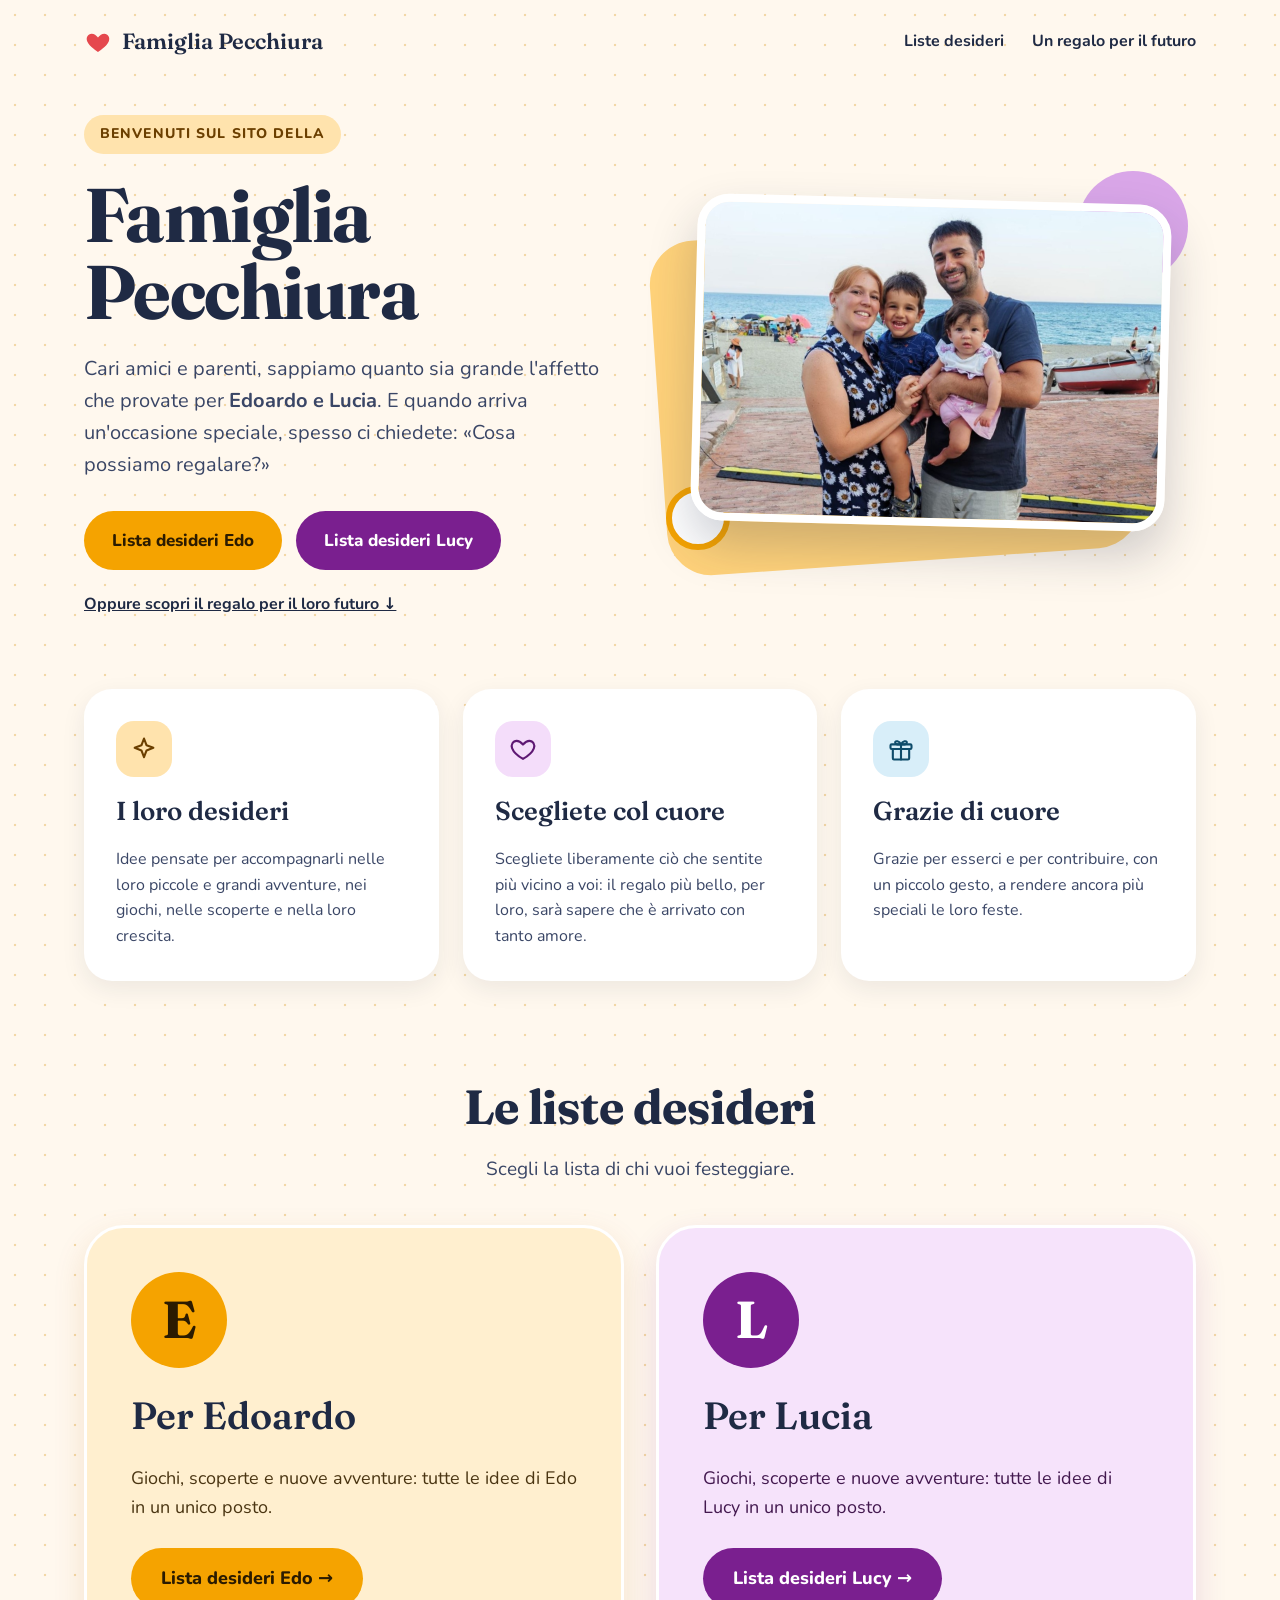
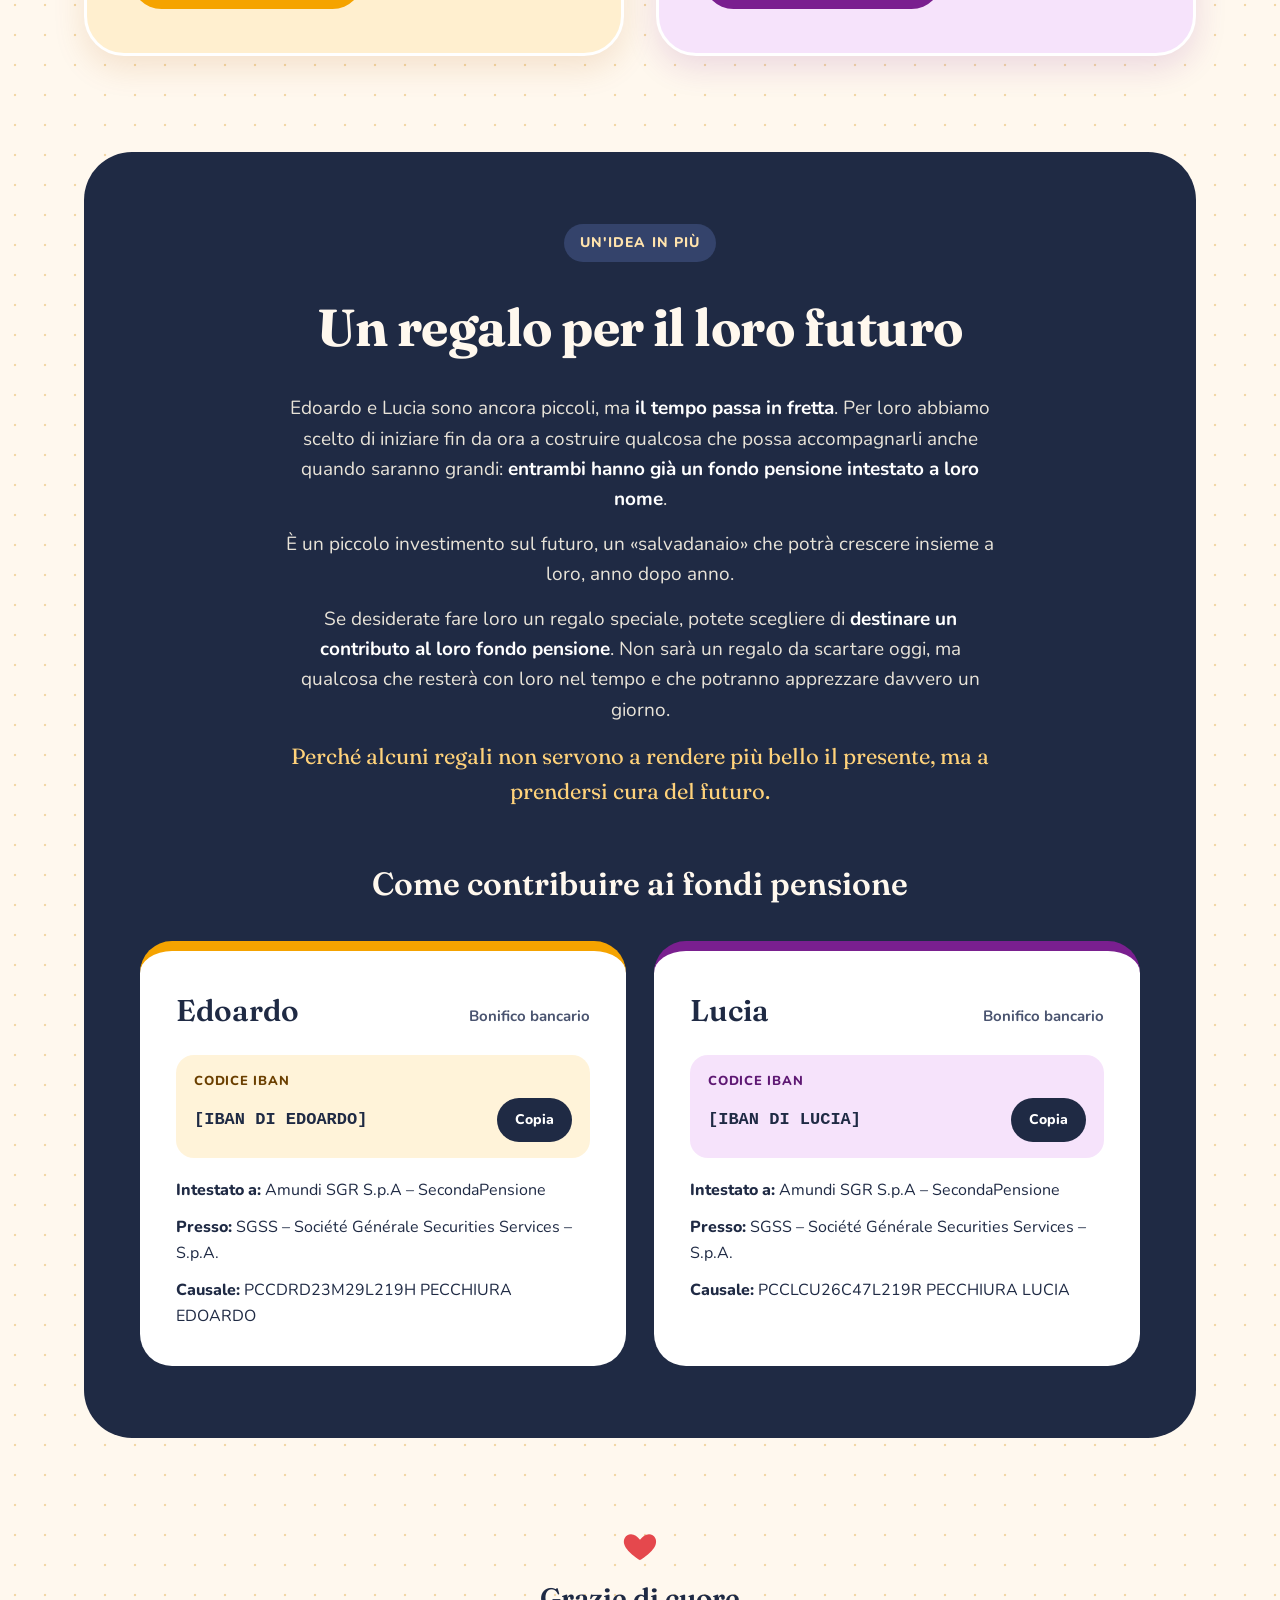
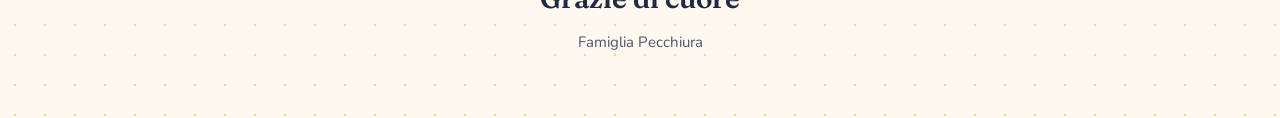
==== index.html @ 2b837fa0 "inizio pulizia" ====
<!doctype html>
<html lang="it">

<head>
  <meta charset="utf-8">
  <title>Famiglia Pecchiura – Home</title>
  <!-- <script src="./vendor/react.js"></script>
  <script src="./vendor/react-dom.js"></script>
  <script src="./support.js"></script> -->
  <link href="assets/css/style.css" rel="stylesheet">
</head>

<body>
  <x-dc>
    <helmet>
      <link rel="preconnect" href="https://fonts.googleapis.com">
      <link href="https://fonts.googleapis.com/css2?family=Fraunces:opsz,wght@9..144,500;9..144,600;9..144,700&amp;family=Nunito:wght@400;600;700;800&amp;display=swap" rel="stylesheet">
    </helmet>
    <div
      style="min-height: 2700px; background-color: #FFF8EE; background-image: radial-gradient(#F2D7A6 1.3px, transparent 1.6px); background-size: 30px 30px; font-family: 'Nunito', system-ui, sans-serif; color: #1F2A44; line-height: 1.6; overflow: hidden">

      <!-- Barra superiore -->
      <header style="max-width: 1160px; margin: 0 auto; padding: 24px 24px 0; box-sizing: border-box; display: flex; flex-wrap: wrap; align-items: center; justify-content: space-between; gap: 16px">
        <div style="display: flex; align-items: center; gap: 10px">
          <svg width="28" height="28" viewBox="0 0 24 24" aria-hidden="true">
            <path d="M12 20.5s-7.5-4.4-9.3-9.1C1.5 8.3 3.3 5 6.6 5c2.2 0 3.7 1.3 5.4 3.2C13.7 6.3 15.2 5 17.4 5c3.3 0 5.1 3.3 3.9 6.4-1.8 4.7-9.3 9.1-9.3 9.1z" fill="#E5484D"></path>
          </svg>
          <span style="font-family: 'Fraunces', Georgia, serif; font-weight: 600; font-size: 22px">Famiglia Pecchiura</span>
        </div>
        <nav style="display: flex; flex-wrap: wrap; gap: 28px; font-weight: 700; font-size: 16px">
          <a href="#liste" style="text-decoration: none">Liste desideri</a>
          <a href="#futuro" style="text-decoration: none">Un regalo per il futuro</a>
        </nav>
      </header>

      <!-- Hero -->
      <section style="max-width: 1160px; margin: 0 auto; padding: 56px 24px 72px; box-sizing: border-box; display: flex; flex-wrap: wrap; align-items: center; gap: 56px">
        <div style="flex: 1 1 440px; min-width: 0; display: flex; flex-direction: column; gap: 22px; align-items: flex-start">
          <span style="background: #FFE3AD; color: #6B3F00; font-weight: 800; font-size: 14px; letter-spacing: 0.08em; text-transform: uppercase; padding: 8px 16px; border-radius: 999px">Benvenuti sul sito della</span>
          <h1 style="margin: 0; font-family: 'Fraunces', Georgia, serif; font-weight: 700; font-size: 76px; line-height: 1.02; letter-spacing: -0.02em">Famiglia<br>Pecchiura</h1>
          <p style="margin: 0; font-size: 20px; max-width: 520px; color: #3A4666">Cari amici e parenti, sappiamo quanto sia grande l'affetto che provate per <strong>Edoardo e Lucia</strong>. E quando arriva un'occasione speciale, spesso ci chiedete:
            «Cosa possiamo regalare?»</p>
          <div style="display: flex; flex-wrap: wrap; gap: 14px; margin-top: 8px">
            <a href="https://www.amazon.it/hz/wishlist/ls/1K9VAUGXV0LPS?ref_=wl_share" target="_blank"
              style="background: #F5A300; color: #2B1B00; text-decoration: none; font-weight: 800; font-size: 17px; padding: 16px 28px; border-radius: 999px; min-height: 22px">Lista desideri Edo</a>
            <a href="https://www.amazon.it/hz/wishlist/ls/2EHET0DNZ7TQL?ref_=wl_share" target="_blank"
              style="background: #7A1F8F; color: #FFFFFF; text-decoration: none; font-weight: 800; font-size: 17px; padding: 16px 28px; border-radius: 999px; min-height: 22px">Lista desideri Lucy</a>
          </div>
          <a href="#futuro" style="font-weight: 700; font-size: 16px; color: #1F2A44">Oppure scopri il regalo per il loro futuro ↓</a>
        </div>

        <div style="flex: 1 1 460px; min-width: 0; position: relative; padding: 28px 28px 36px 36px; box-sizing: border-box">
          <div style="position: absolute; left: 0; top: 56px; right: 64px; bottom: 0; background: #FFD27A; border-radius: 44px; transform: rotate(-4deg)"></div>
          <div style="position: absolute; right: 8px; top: 0; width: 110px; height: 110px; background: #D9A6E8; border-radius: 999px"></div>
          <div style="position: absolute; left: 8px; bottom: 12px; width: 64px; height: 64px; background: #FFFFFF; border-radius: 999px; border: 6px solid #F5A300; box-sizing: border-box"></div>
          <img src="./assets/ad25692ab57b6e70c7fb5a49d28659f0.jpg" alt="Edoardo, Lucia e i loro genitori sulla spiaggia"
            style="position: relative; display: block; width: 100%; height: auto; aspect-ratio: 1200 / 828; object-fit: cover; border-radius: 32px; border: 8px solid #FFFFFF; box-sizing: border-box; box-shadow: 0 24px 48px rgba(31,42,68,0.22); transform: rotate(1.5deg)">
        </div>
      </section>

      <!-- Tre idee -->
      <section style="max-width: 1160px; margin: 0 auto; padding: 0 24px 88px; box-sizing: border-box; display: flex; flex-wrap: wrap; gap: 24px">
        <div style="flex: 1 1 300px; min-width: 0; background: #FFFFFF; border-radius: 28px; padding: 32px; box-sizing: border-box; box-shadow: 0 8px 24px rgba(31,42,68,0.08); display: flex; flex-direction: column; gap: 14px">
          <div style="width: 56px; height: 56px; border-radius: 18px; background: #FFE3AD; display: flex; align-items: center; justify-content: center">
            <svg width="28" height="28" viewBox="0 0 24 24" fill="none" stroke="#6B3F00" stroke-width="1.8" stroke-linecap="round" stroke-linejoin="round" aria-hidden="true">
              <path d="M12 3l2.2 5.8L20 11l-5.8 2.2L12 19l-2.2-5.8L4 11l5.8-2.2z"></path>
            </svg>
          </div>
          <h2 style="margin: 0; font-family: 'Fraunces', Georgia, serif; font-weight: 600; font-size: 26px">I loro desideri</h2>
          <p style="margin: 0; color: #3A4666">Idee pensate per accompagnarli nelle loro piccole e grandi avventure, nei giochi, nelle scoperte e nella loro crescita.</p>
        </div>
        <div style="flex: 1 1 300px; min-width: 0; background: #FFFFFF; border-radius: 28px; padding: 32px; box-sizing: border-box; box-shadow: 0 8px 24px rgba(31,42,68,0.08); display: flex; flex-direction: column; gap: 14px">
          <div style="width: 56px; height: 56px; border-radius: 18px; background: #F4DDFA; display: flex; align-items: center; justify-content: center">
            <svg width="28" height="28" viewBox="0 0 24 24" fill="none" stroke="#5E1873" stroke-width="1.8" stroke-linecap="round" stroke-linejoin="round" aria-hidden="true">
              <path d="M12 20.5s-7.5-4.4-9.3-9.1C1.5 8.3 3.3 5 6.6 5c2.2 0 3.7 1.3 5.4 3.2C13.7 6.3 15.2 5 17.4 5c3.3 0 5.1 3.3 3.9 6.4-1.8 4.7-9.3 9.1-9.3 9.1z"></path>
            </svg>
          </div>
          <h2 style="margin: 0; font-family: 'Fraunces', Georgia, serif; font-weight: 600; font-size: 26px">Scegliete col cuore</h2>
          <p style="margin: 0; color: #3A4666">Scegliete liberamente ciò che sentite più vicino a voi: il regalo più bello, per loro, sarà sapere che è arrivato con tanto amore.</p>
        </div>
        <div style="flex: 1 1 300px; min-width: 0; background: #FFFFFF; border-radius: 28px; padding: 32px; box-sizing: border-box; box-shadow: 0 8px 24px rgba(31,42,68,0.08); display: flex; flex-direction: column; gap: 14px">
          <div style="width: 56px; height: 56px; border-radius: 18px; background: #D8EEF9; display: flex; align-items: center; justify-content: center">
            <svg width="28" height="28" viewBox="0 0 24 24" fill="none" stroke="#0F4C6B" stroke-width="1.8" stroke-linecap="round" stroke-linejoin="round" aria-hidden="true">
              <rect x="3" y="8" width="18" height="4" rx="1"></rect>
              <rect x="5" y="12" width="14" height="9" rx="1"></rect>
              <path d="M12 8v13"></path>
              <path d="M12 8c-1.5-3-5-3.5-5-1.5S10 8 12 8zm0 0c1.5-3 5-3.5 5-1.5S14 8 12 8z"></path>
            </svg>
          </div>
          <h2 style="margin: 0; font-family: 'Fraunces', Georgia, serif; font-weight: 600; font-size: 26px">Grazie di cuore</h2>
          <p style="margin: 0; color: #3A4666">Grazie per esserci e per contribuire, con un piccolo gesto, a rendere ancora più speciali le loro feste.</p>
        </div>
      </section>

      <!-- Liste desideri -->
      <section id="liste" style="max-width: 1160px; margin: 0 auto; padding: 0 24px 96px; box-sizing: border-box">
        <div style="text-align: center; margin-bottom: 40px">
          <h2 style="margin: 0 0 8px; font-family: 'Fraunces', Georgia, serif; font-weight: 700; font-size: 48px; letter-spacing: -0.01em">Le liste desideri</h2>
          <p style="margin: 0; font-size: 19px; color: #3A4666">Scegli la lista di chi vuoi festeggiare.</p>
        </div>
        <div style="display: flex; flex-wrap: wrap; gap: 32px">

          <div
            style="flex: 1 1 440px; min-width: 0; background: #FFEFCF; border-radius: 40px; padding: 44px; box-sizing: border-box; display: flex; flex-direction: column; align-items: flex-start; gap: 18px; border: 3px solid #FFFFFF; box-shadow: 0 12px 32px rgba(180,95,0,0.14)">
            <div style="width: 96px; height: 96px; border-radius: 999px; background: #F5A300; color: #2B1B00; display: flex; align-items: center; justify-content: center; font-family: 'Fraunces', Georgia, serif; font-weight: 700; font-size: 52px">E
            </div>
            <h3 style="margin: 0; font-family: 'Fraunces', Georgia, serif; font-weight: 600; font-size: 38px">Per Edoardo</h3>
            <p style="margin: 0; font-size: 18px; color: #4A3512">Giochi, scoperte e nuove avventure: tutte le idee di Edo in un unico posto.</p>
            <a href="https://www.amazon.it/hz/wishlist/ls/1K9VAUGXV0LPS?ref_=wl_share" target="_blank"
              style="margin-top: 8px; background: #F5A300; color: #2B1B00; text-decoration: none; font-weight: 800; font-size: 18px; padding: 16px 30px; border-radius: 999px">Lista desideri Edo →</a>
          </div>

          <div
            style="flex: 1 1 440px; min-width: 0; background: #F6E3FB; border-radius: 40px; padding: 44px; box-sizing: border-box; display: flex; flex-direction: column; align-items: flex-start; gap: 18px; border: 3px solid #FFFFFF; box-shadow: 0 12px 32px rgba(122,31,143,0.14)">
            <div style="width: 96px; height: 96px; border-radius: 999px; background: #7A1F8F; color: #FFFFFF; display: flex; align-items: center; justify-content: center; font-family: 'Fraunces', Georgia, serif; font-weight: 700; font-size: 52px">L
            </div>
            <h3 style="margin: 0; font-family: 'Fraunces', Georgia, serif; font-weight: 600; font-size: 38px">Per Lucia</h3>
            <p style="margin: 0; font-size: 18px; color: #43194F">Giochi, scoperte e nuove avventure: tutte le idee di Lucy in un unico posto.</p>
            <a href="https://www.amazon.it/hz/wishlist/ls/2EHET0DNZ7TQL?ref_=wl_share" target="_blank"
              style="margin-top: 8px; background: #7A1F8F; color: #FFFFFF; text-decoration: none; font-weight: 800; font-size: 18px; padding: 16px 30px; border-radius: 999px">Lista desideri Lucy →</a>
          </div>

        </div>
      </section>

      <!-- Regalo per il futuro -->
      <section id="futuro" style="max-width: 1160px; margin: 0 auto 88px; padding: 0 24px; box-sizing: border-box">
        <div style="background: #1F2A44; color: #FFF8EE; border-radius: 48px; padding: 72px 56px; box-sizing: border-box; display: flex; flex-direction: column; align-items: center; gap: 24px">
          <span style="background: #34436B; color: #FFE3AD; font-weight: 800; font-size: 14px; letter-spacing: 0.08em; text-transform: uppercase; padding: 8px 16px; border-radius: 999px">Un'idea in più</span>
          <h2 style="margin: 0; font-family: 'Fraunces', Georgia, serif; font-weight: 700; font-size: 52px; letter-spacing: -0.01em; text-align: center">Un regalo per il loro futuro</h2>
          <div style="max-width: 720px; display: flex; flex-direction: column; gap: 14px; text-align: center; font-size: 19px; color: #E8E3D8">
            <p style="margin: 0">Edoardo e Lucia sono ancora piccoli, ma <strong style="color: #FFFFFF">il tempo passa in fretta</strong>. Per loro abbiamo scelto di iniziare fin da ora a costruire qualcosa che possa accompagnarli anche quando
              saranno grandi: <strong style="color: #FFFFFF">entrambi hanno già un fondo pensione intestato a loro nome</strong>.</p>
            <p style="margin: 0">È un piccolo investimento sul futuro, un «salvadanaio» che potrà crescere insieme a loro, anno dopo anno.</p>
            <p style="margin: 0">Se desiderate fare loro un regalo speciale, potete scegliere di <strong style="color: #FFFFFF">destinare un contributo al loro fondo pensione</strong>. Non sarà un regalo da scartare oggi, ma qualcosa che resterà con
              loro nel tempo e che potranno apprezzare davvero un giorno.</p>
            <p style="margin: 0; font-family: 'Fraunces', Georgia, serif; font-size: 22px; color: #FFD27A">Perché alcuni regali non servono a rendere più bello il presente, ma a prendersi cura del futuro.</p>
          </div>

          <h3 style="margin: 24px 0 0; font-family: 'Fraunces', Georgia, serif; font-weight: 600; font-size: 32px; text-align: center">Come contribuire ai fondi pensione</h3>

          <div style="width: 100%; display: flex; flex-wrap: wrap; gap: 28px; margin-top: 8px">

            <!-- Edoardo -->
            <div style="flex: 1 1 420px; min-width: 0; background: #FFFFFF; color: #1F2A44; border-radius: 32px; padding: 36px; box-sizing: border-box; display: flex; flex-direction: column; gap: 20px; border-top: 10px solid #F5A300">
              <div style="display: flex; flex-wrap: wrap; align-items: baseline; justify-content: space-between; gap: 8px">
                <h4 style="margin: 0; font-family: 'Fraunces', Georgia, serif; font-weight: 600; font-size: 30px">Edoardo</h4>
                <span style="font-weight: 700; font-size: 15px; color: #4A5470">Bonifico bancario</span>
              </div>
              <div style="display: flex; flex-direction: column; gap: 6px; background: #FFF3D9; border-radius: 18px; padding: 16px 18px">
                <span style="font-weight: 800; font-size: 13px; letter-spacing: 0.06em; text-transform: uppercase; color: #6B3F00">Codice IBAN</span>
                <div style="display: flex; flex-wrap: wrap; align-items: center; justify-content: space-between; gap: 12px">
                  <span style="font-family: ui-monospace, 'SF Mono', Menlo, Consolas, monospace; font-weight: 700; font-size: 17px; word-break: break-all">[IBAN DI EDOARDO]</span>
                  <button type="button" style="background: #1F2A44; color: #FFFFFF; border: 0; border-radius: 999px; padding: 10px 18px; min-height: 44px; font-family: inherit; font-weight: 800; font-size: 14px; cursor: pointer">Copia</button>
                </div>
              </div>
              <div style="display: flex; flex-direction: column; gap: 12px; font-size: 16px">
                <div><span style="font-weight: 800">Intestato a:</span> Amundi SGR S.p.A – SecondaPensione</div>
                <div><span style="font-weight: 800">Presso:</span> SGSS – Société Générale Securities Services – S.p.A.</div>
                <div><span style="font-weight: 800">Causale:</span> PCCDRD23M29L219H PECCHIURA EDOARDO</div>
              </div>
            </div>

            <!-- Lucia -->
            <div style="flex: 1 1 420px; min-width: 0; background: #FFFFFF; color: #1F2A44; border-radius: 32px; padding: 36px; box-sizing: border-box; display: flex; flex-direction: column; gap: 20px; border-top: 10px solid #7A1F8F">
              <div style="display: flex; flex-wrap: wrap; align-items: baseline; justify-content: space-between; gap: 8px">
                <h4 style="margin: 0; font-family: 'Fraunces', Georgia, serif; font-weight: 600; font-size: 30px">Lucia</h4>
                <span style="font-weight: 700; font-size: 15px; color: #4A5470">Bonifico bancario</span>
              </div>
              <div style="display: flex; flex-direction: column; gap: 6px; background: #F6E3FB; border-radius: 18px; padding: 16px 18px">
                <span style="font-weight: 800; font-size: 13px; letter-spacing: 0.06em; text-transform: uppercase; color: #5E1873">Codice IBAN</span>
                <div style="display: flex; flex-wrap: wrap; align-items: center; justify-content: space-between; gap: 12px">
                  <span style="font-family: ui-monospace, 'SF Mono', Menlo, Consolas, monospace; font-weight: 700; font-size: 17px; word-break: break-all">[IBAN DI LUCIA]</span>
                  <button type="button" style="background: #1F2A44; color: #FFFFFF; border: 0; border-radius: 999px; padding: 10px 18px; min-height: 44px; font-family: inherit; font-weight: 800; font-size: 14px; cursor: pointer">Copia</button>
                </div>
              </div>
              <div style="display: flex; flex-direction: column; gap: 12px; font-size: 16px">
                <div><span style="font-weight: 800">Intestato a:</span> Amundi SGR S.p.A – SecondaPensione</div>
                <div><span style="font-weight: 800">Presso:</span> SGSS – Société Générale Securities Services – S.p.A.</div>
                <div><span style="font-weight: 800">Causale:</span> PCCLCU26C47L219R PECCHIURA LUCIA</div>
              </div>
            </div>

          </div>
        </div>
      </section>

      <!-- Footer -->
      <footer style="max-width: 1160px; margin: 0 auto; padding: 0 24px 64px; box-sizing: border-box; display: flex; flex-direction: column; align-items: center; gap: 10px; text-align: center">
        <svg width="40" height="40" viewBox="0 0 24 24" aria-hidden="true">
          <path d="M12 20.5s-7.5-4.4-9.3-9.1C1.5 8.3 3.3 5 6.6 5c2.2 0 3.7 1.3 5.4 3.2C13.7 6.3 15.2 5 17.4 5c3.3 0 5.1 3.3 3.9 6.4-1.8 4.7-9.3 9.1-9.3 9.1z" fill="#E5484D"></path>
        </svg>
        <p style="margin: 0; font-family: 'Fraunces', Georgia, serif; font-weight: 600; font-size: 28px">Grazie di cuore</p>
        <p style="margin: 0; font-size: 15px; color: #4A5470">Famiglia Pecchiura</p>
      </footer>

    </div>
  </x-dc>
</body>

</html>
---- assets/css/style.css ----
html {
  scroll-behavior: smooth;
}

body {
  margin: 0
}

a {
  color: #1F2A44
}

a:hover {
  color: #B45F00
}
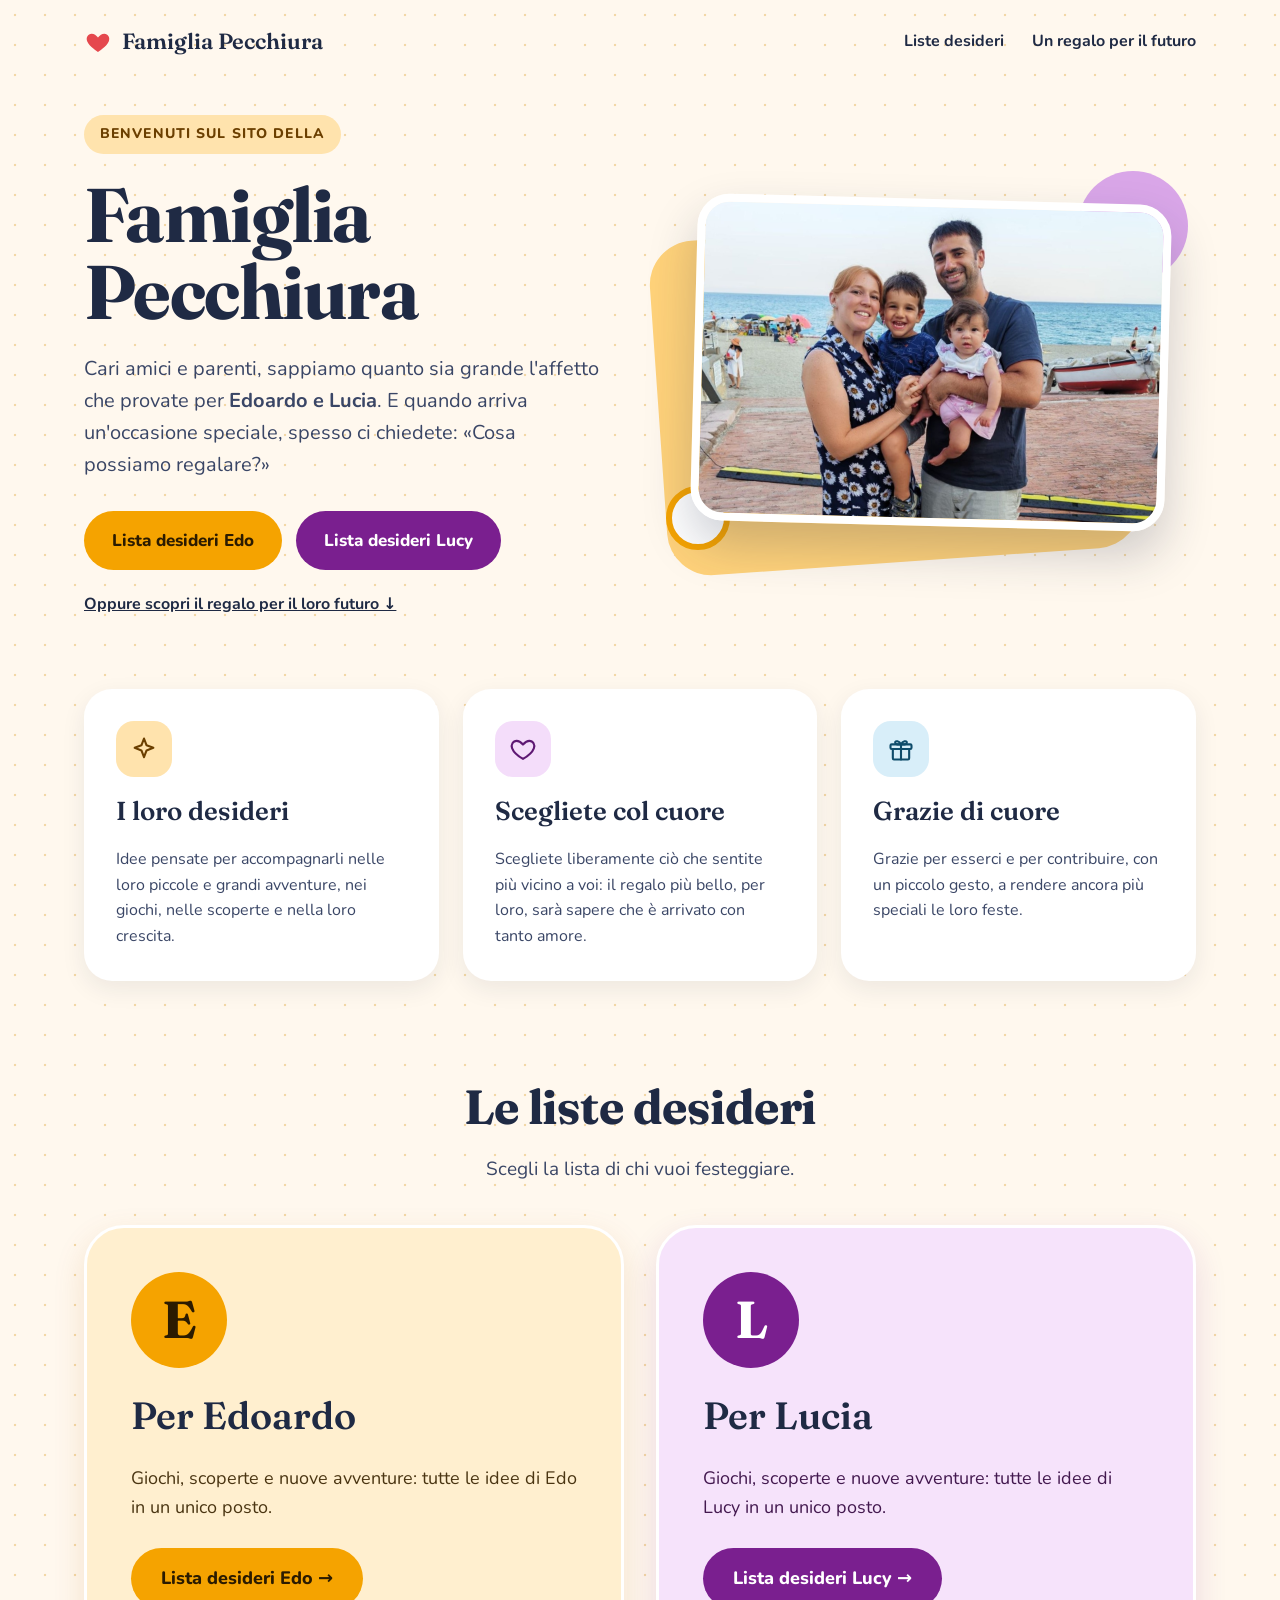
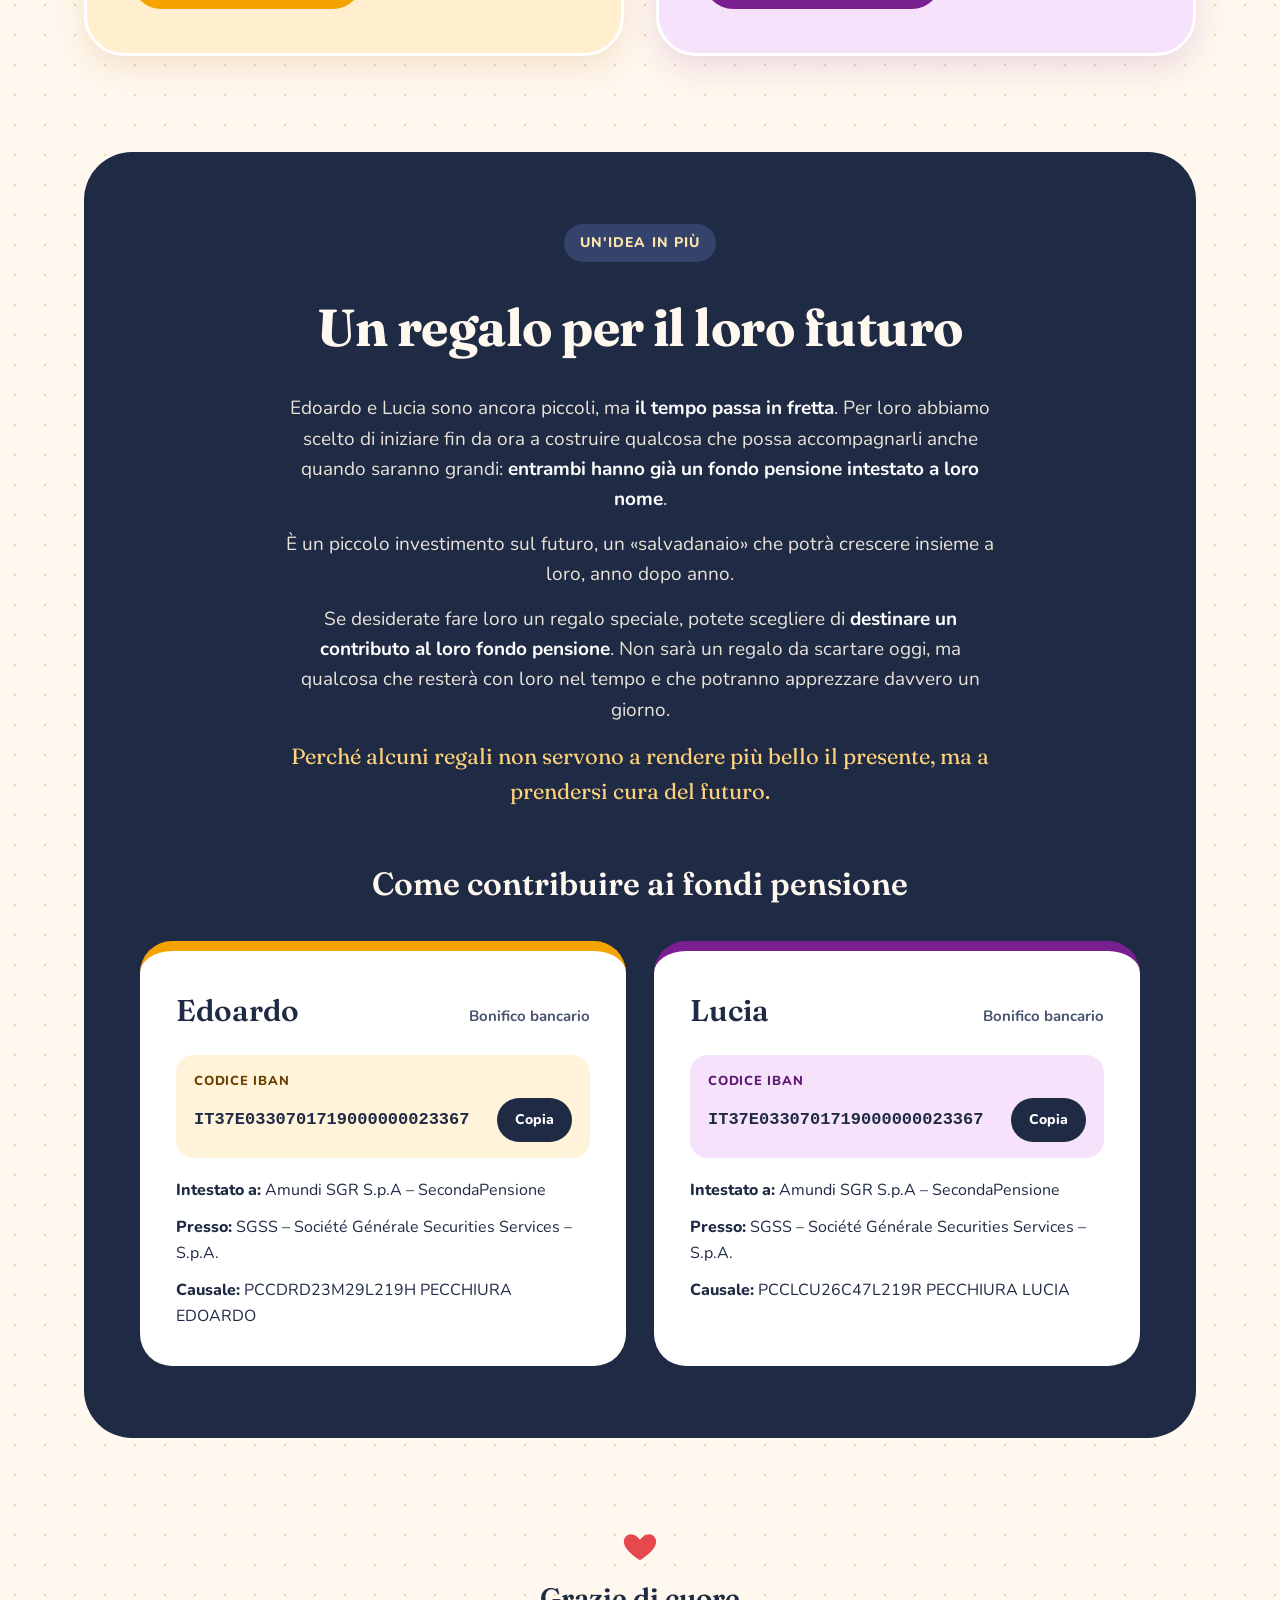
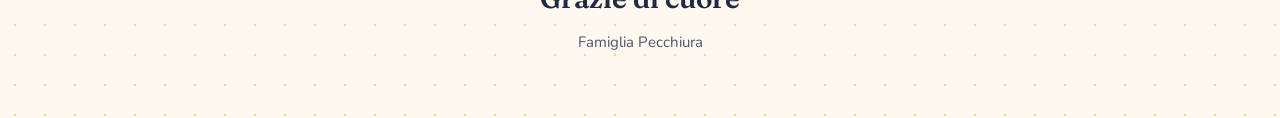
==== commit 6f7dfcf7: "add iban" ====
--- a/index.html
+++ b/index.html
@@ -17,7 +17,7 @@
       <link href="https://fonts.googleapis.com/css2?family=Fraunces:opsz,wght@9..144,500;9..144,600;9..144,700&amp;family=Nunito:wght@400;600;700;800&amp;display=swap" rel="stylesheet">
     </helmet>
     <div
-      style="min-height: 2700px; background-color: #FFF8EE; background-image: radial-gradient(#F2D7A6 1.3px, transparent 1.6px); background-size: 30px 30px; font-family: 'Nunito', system-ui, sans-serif; color: #1F2A44; line-height: 1.6; overflow: hidden">
+      style="background-color: #FFF8EE; background-image: radial-gradient(#F2D7A6 1.3px, transparent 1.6px); background-size: 30px 30px; font-family: 'Nunito', system-ui, sans-serif; color: #1F2A44; line-height: 1.6; overflow: hidden">
 
       <!-- Barra superiore -->
       <header style="max-width: 1160px; margin: 0 auto; padding: 24px 24px 0; box-sizing: border-box; display: flex; flex-wrap: wrap; align-items: center; justify-content: space-between; gap: 16px">
@@ -150,7 +150,7 @@
               <div style="display: flex; flex-direction: column; gap: 6px; background: #FFF3D9; border-radius: 18px; padding: 16px 18px">
                 <span style="font-weight: 800; font-size: 13px; letter-spacing: 0.06em; text-transform: uppercase; color: #6B3F00">Codice IBAN</span>
                 <div style="display: flex; flex-wrap: wrap; align-items: center; justify-content: space-between; gap: 12px">
-                  <span style="font-family: ui-monospace, 'SF Mono', Menlo, Consolas, monospace; font-weight: 700; font-size: 17px; word-break: break-all">[IBAN DI EDOARDO]</span>
+                  <span style="font-family: ui-monospace, 'SF Mono', Menlo, Consolas, monospace; font-weight: 700; font-size: 17px; word-break: break-all">IT37E0330701719000000023367</span>
                   <button type="button" style="background: #1F2A44; color: #FFFFFF; border: 0; border-radius: 999px; padding: 10px 18px; min-height: 44px; font-family: inherit; font-weight: 800; font-size: 14px; cursor: pointer">Copia</button>
                 </div>
               </div>
@@ -170,7 +170,7 @@
               <div style="display: flex; flex-direction: column; gap: 6px; background: #F6E3FB; border-radius: 18px; padding: 16px 18px">
                 <span style="font-weight: 800; font-size: 13px; letter-spacing: 0.06em; text-transform: uppercase; color: #5E1873">Codice IBAN</span>
                 <div style="display: flex; flex-wrap: wrap; align-items: center; justify-content: space-between; gap: 12px">
-                  <span style="font-family: ui-monospace, 'SF Mono', Menlo, Consolas, monospace; font-weight: 700; font-size: 17px; word-break: break-all">[IBAN DI LUCIA]</span>
+                  <span style="font-family: ui-monospace, 'SF Mono', Menlo, Consolas, monospace; font-weight: 700; font-size: 17px; word-break: break-all">IT37E0330701719000000023367</span>
                   <button type="button" style="background: #1F2A44; color: #FFFFFF; border: 0; border-radius: 999px; padding: 10px 18px; min-height: 44px; font-family: inherit; font-weight: 800; font-size: 14px; cursor: pointer">Copia</button>
                 </div>
               </div>
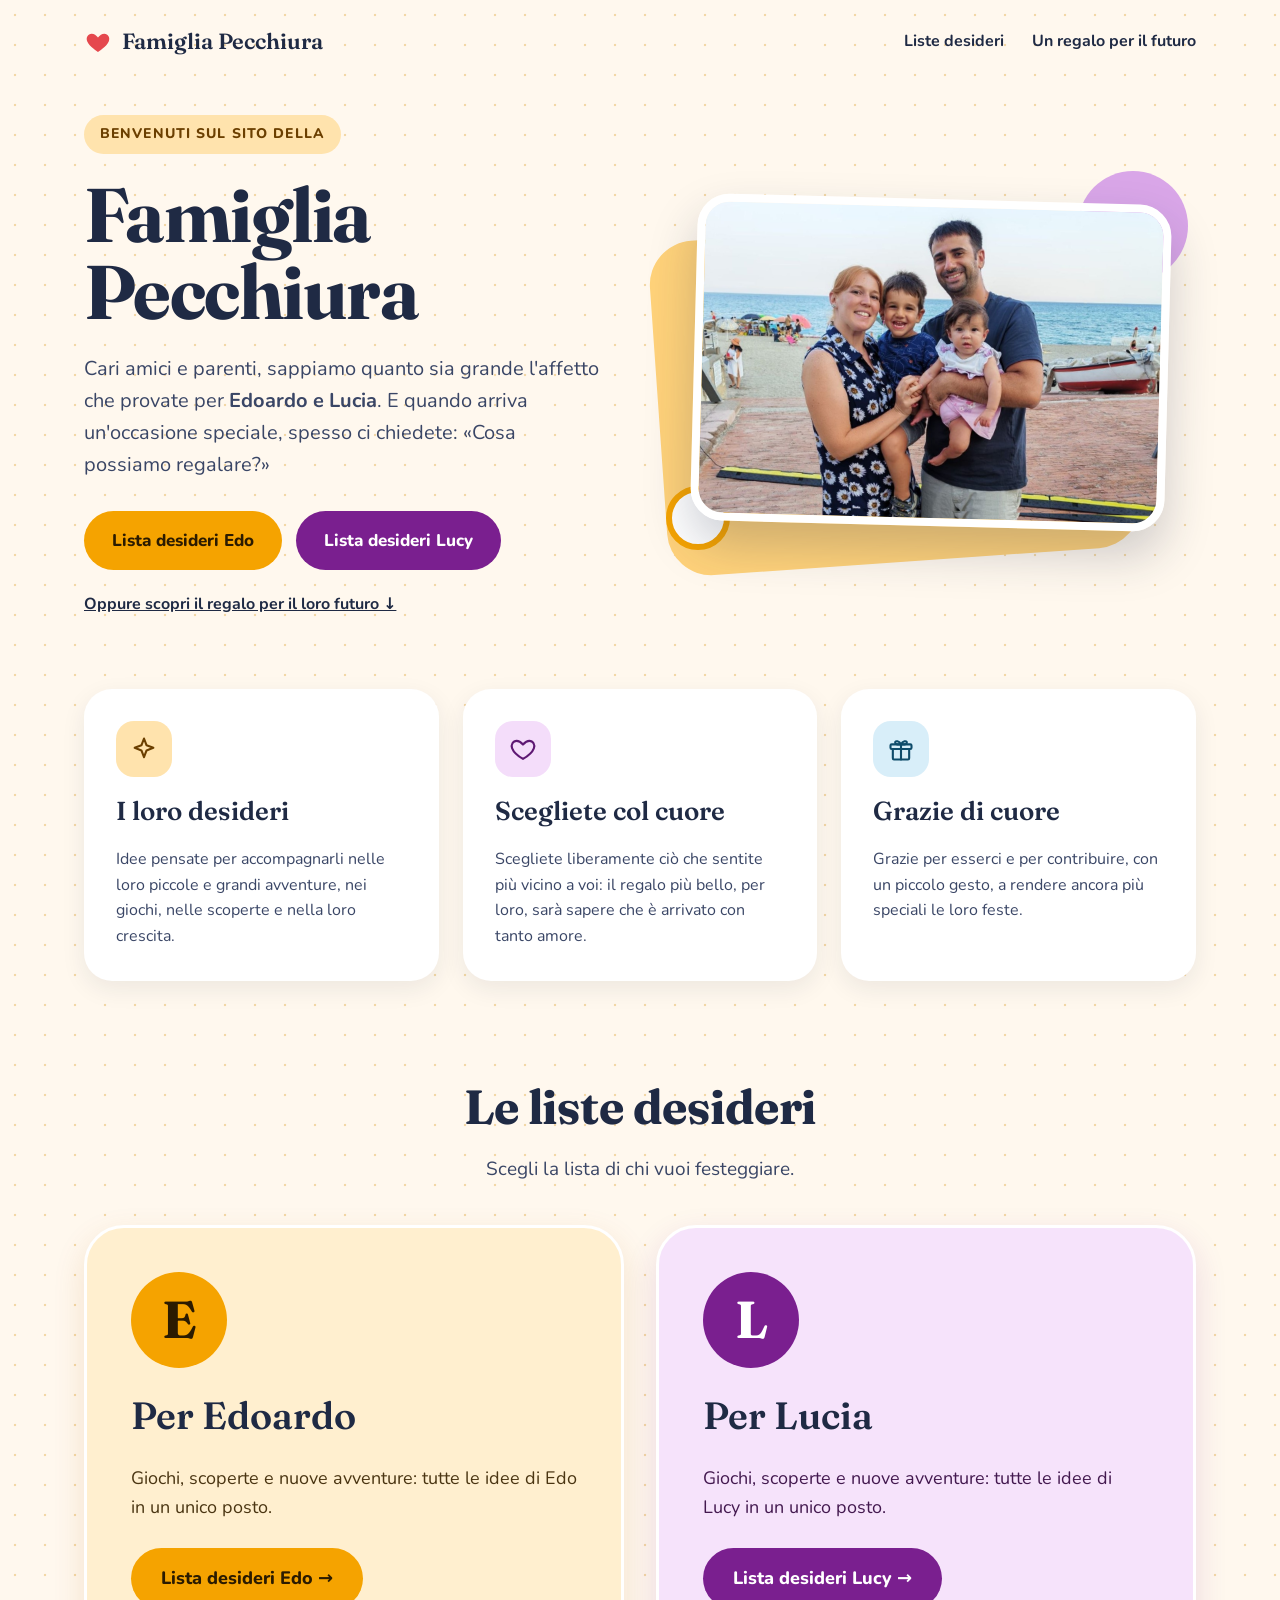
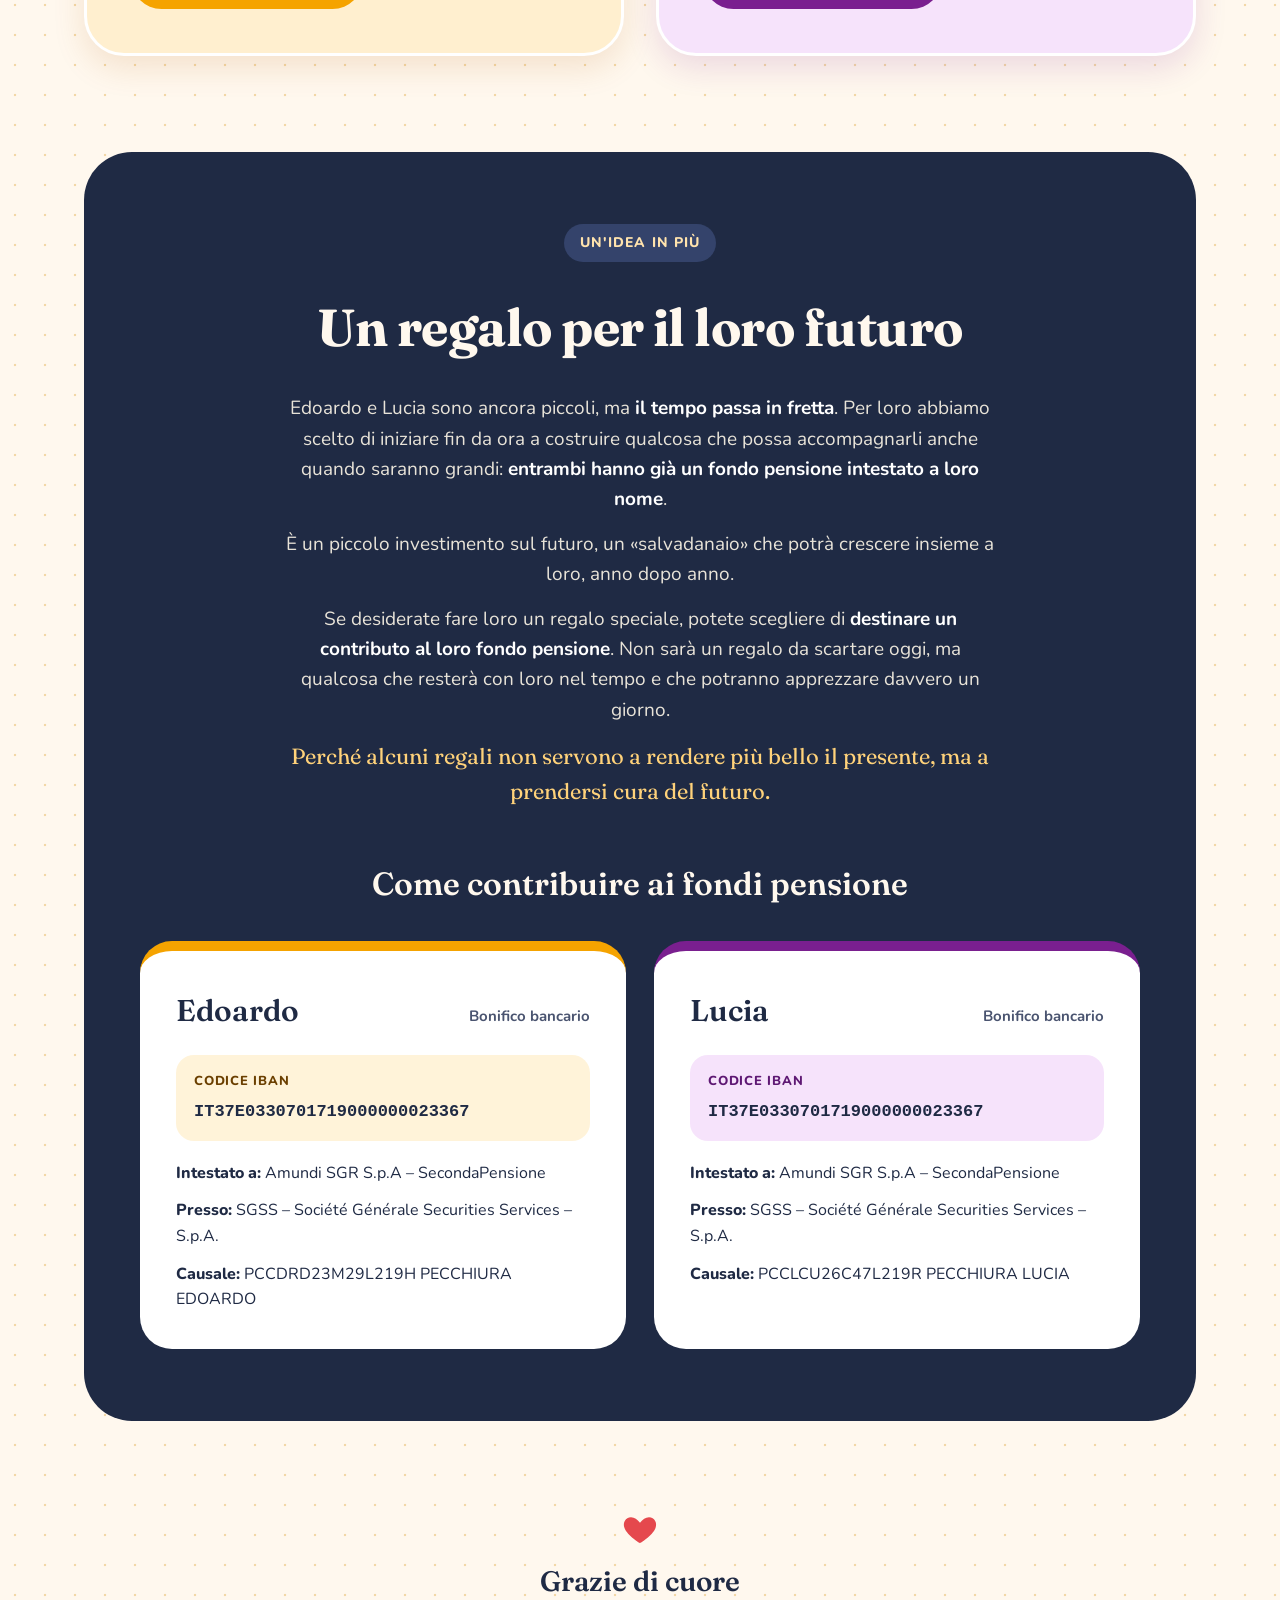
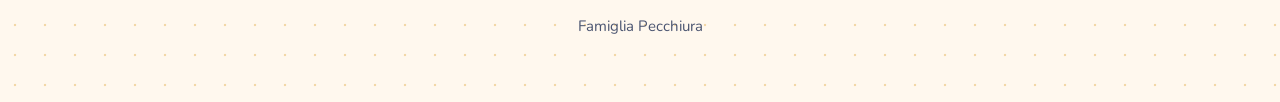
==== commit 0f5e0dcd: "rimosso btn copia" ====
--- a/index.html
+++ b/index.html
@@ -151,7 +151,6 @@
                 <span style="font-weight: 800; font-size: 13px; letter-spacing: 0.06em; text-transform: uppercase; color: #6B3F00">Codice IBAN</span>
                 <div style="display: flex; flex-wrap: wrap; align-items: center; justify-content: space-between; gap: 12px">
                   <span style="font-family: ui-monospace, 'SF Mono', Menlo, Consolas, monospace; font-weight: 700; font-size: 17px; word-break: break-all">IT37E0330701719000000023367</span>
-                  <button type="button" style="background: #1F2A44; color: #FFFFFF; border: 0; border-radius: 999px; padding: 10px 18px; min-height: 44px; font-family: inherit; font-weight: 800; font-size: 14px; cursor: pointer">Copia</button>
                 </div>
               </div>
               <div style="display: flex; flex-direction: column; gap: 12px; font-size: 16px">
@@ -171,7 +170,6 @@
                 <span style="font-weight: 800; font-size: 13px; letter-spacing: 0.06em; text-transform: uppercase; color: #5E1873">Codice IBAN</span>
                 <div style="display: flex; flex-wrap: wrap; align-items: center; justify-content: space-between; gap: 12px">
                   <span style="font-family: ui-monospace, 'SF Mono', Menlo, Consolas, monospace; font-weight: 700; font-size: 17px; word-break: break-all">IT37E0330701719000000023367</span>
-                  <button type="button" style="background: #1F2A44; color: #FFFFFF; border: 0; border-radius: 999px; padding: 10px 18px; min-height: 44px; font-family: inherit; font-weight: 800; font-size: 14px; cursor: pointer">Copia</button>
                 </div>
               </div>
               <div style="display: flex; flex-direction: column; gap: 12px; font-size: 16px">
